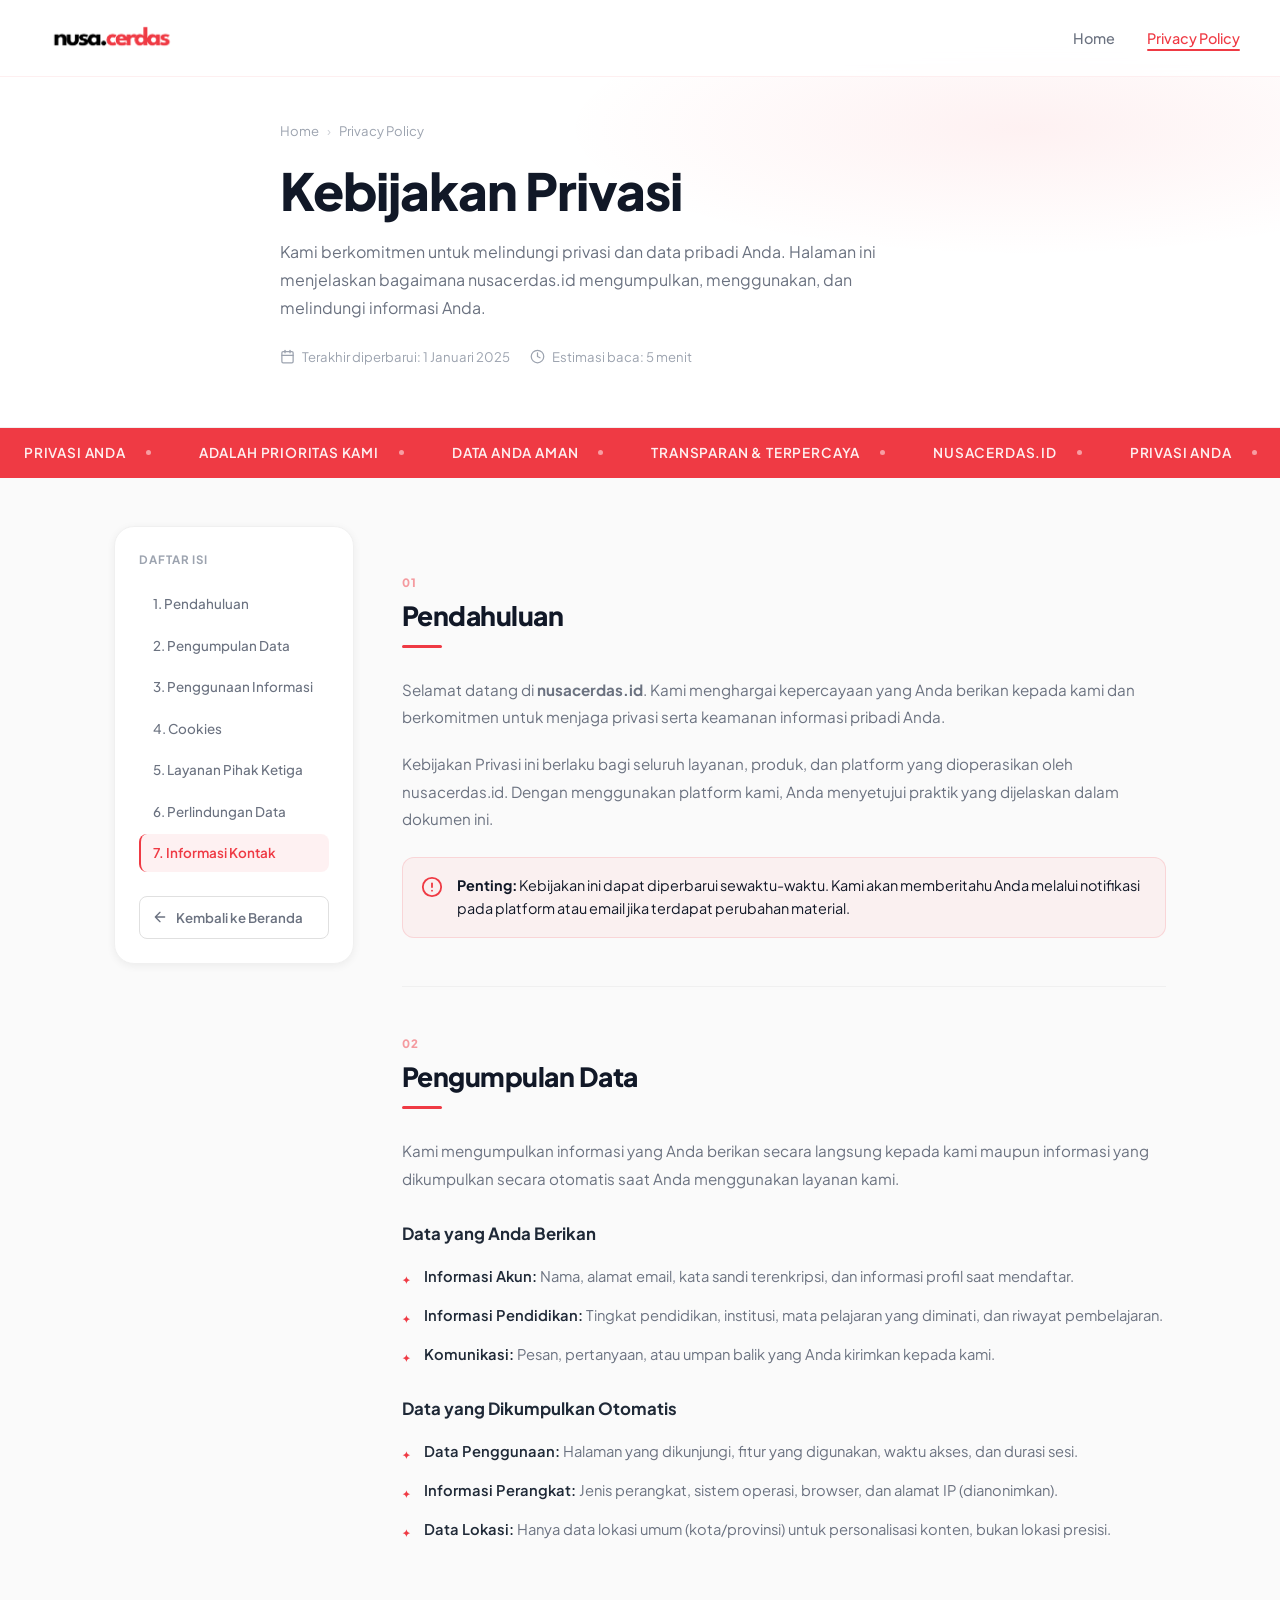
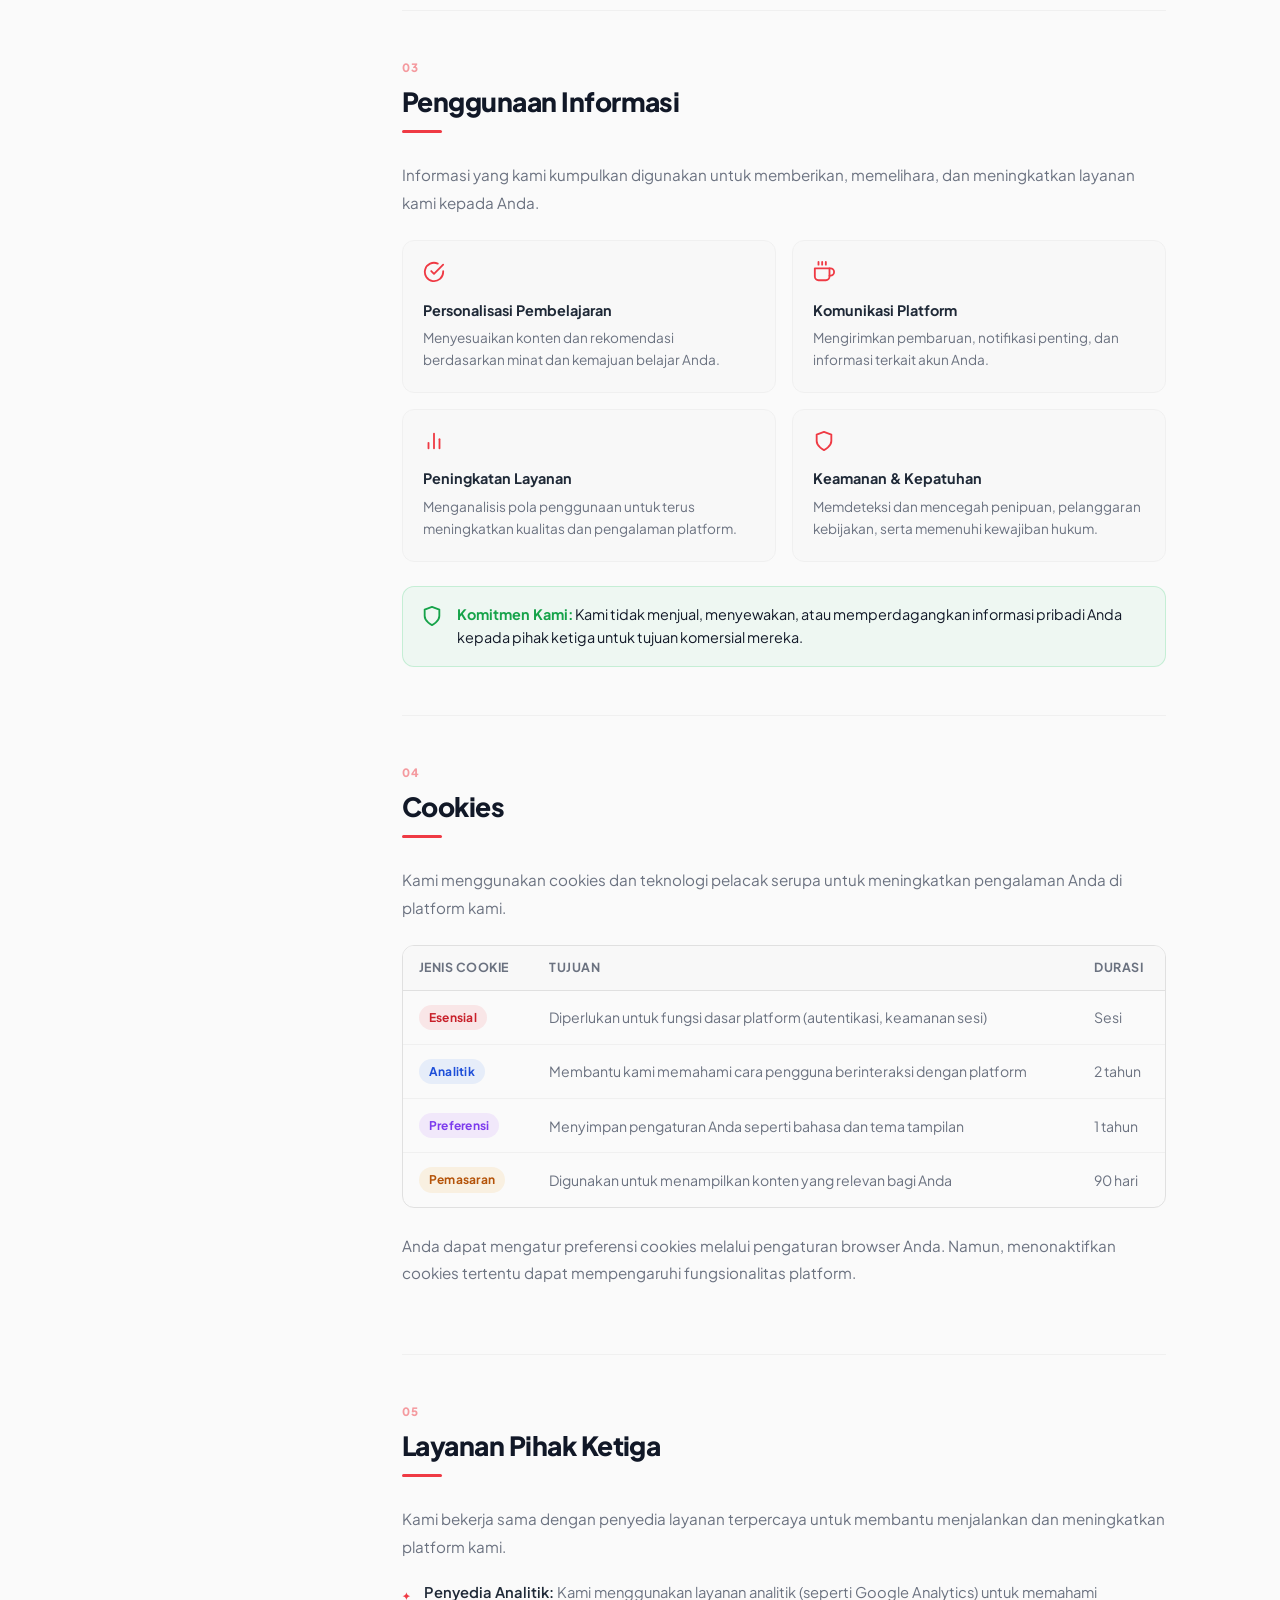
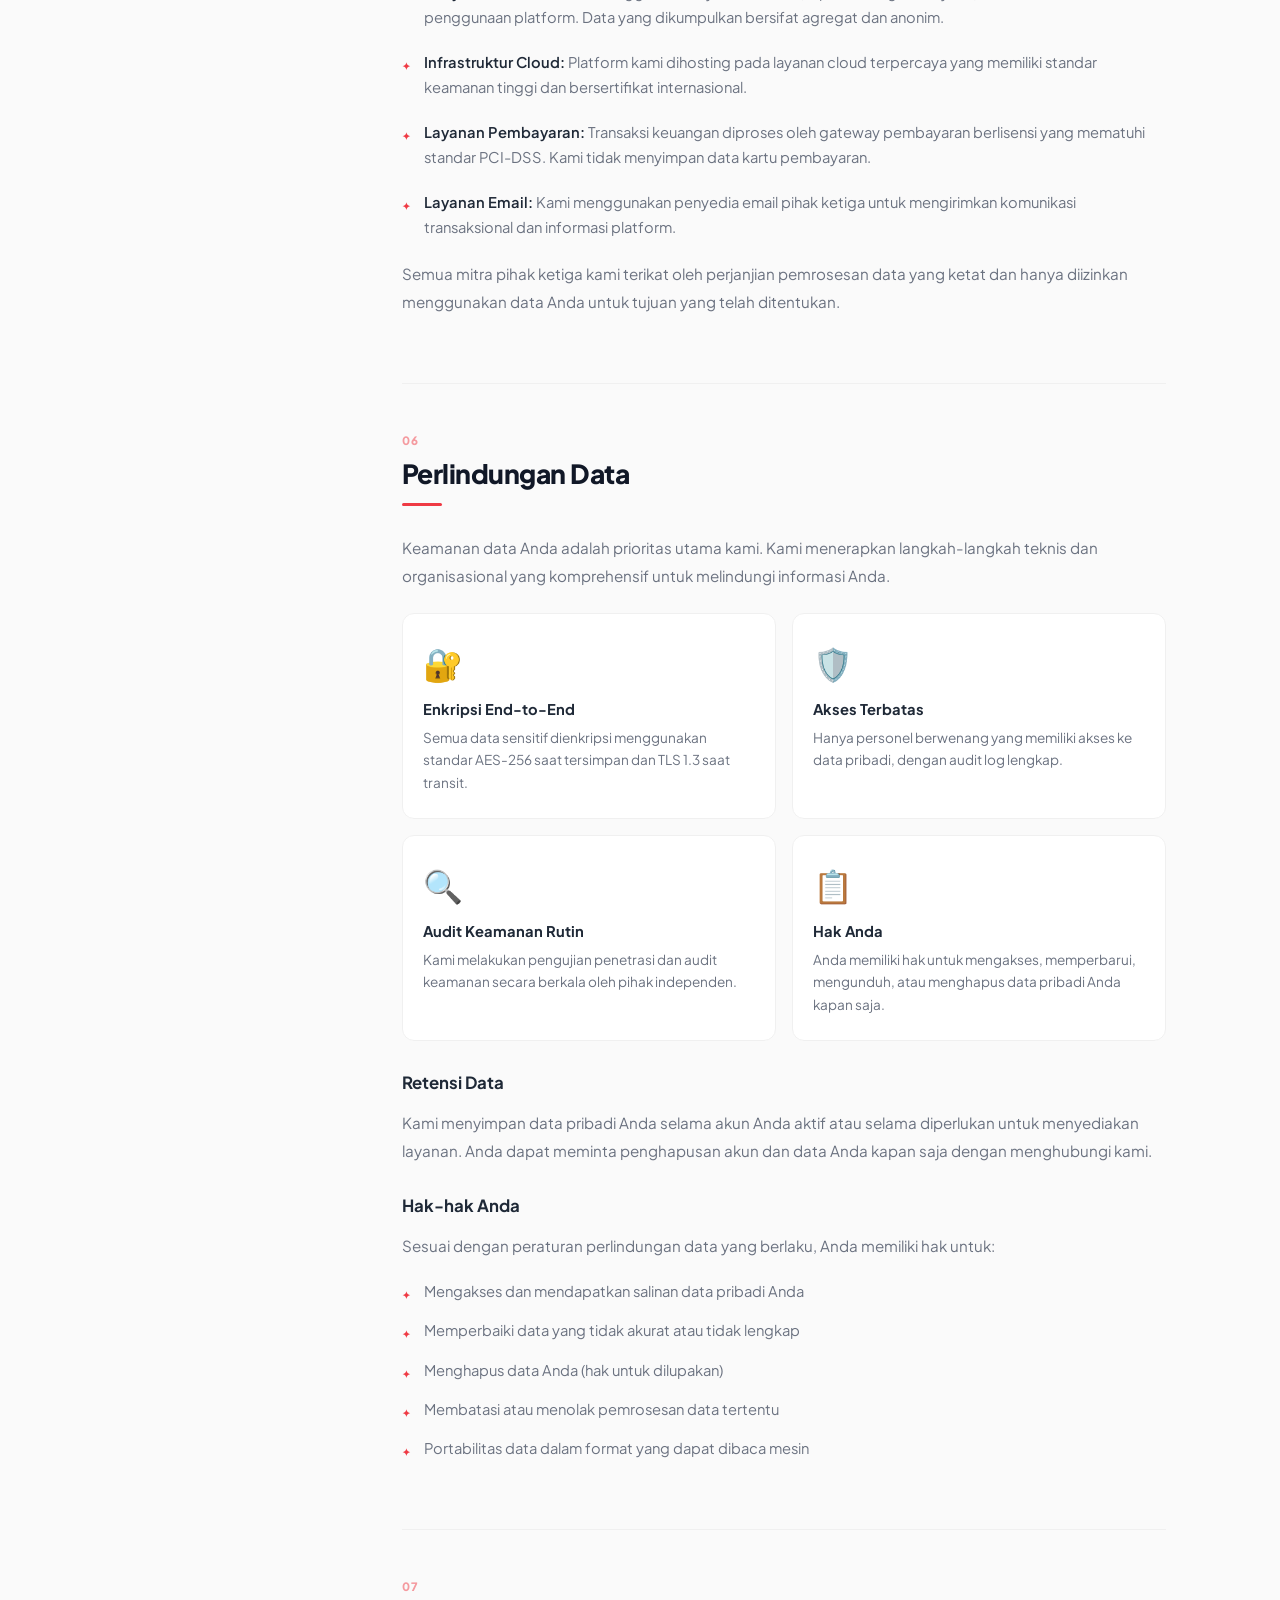
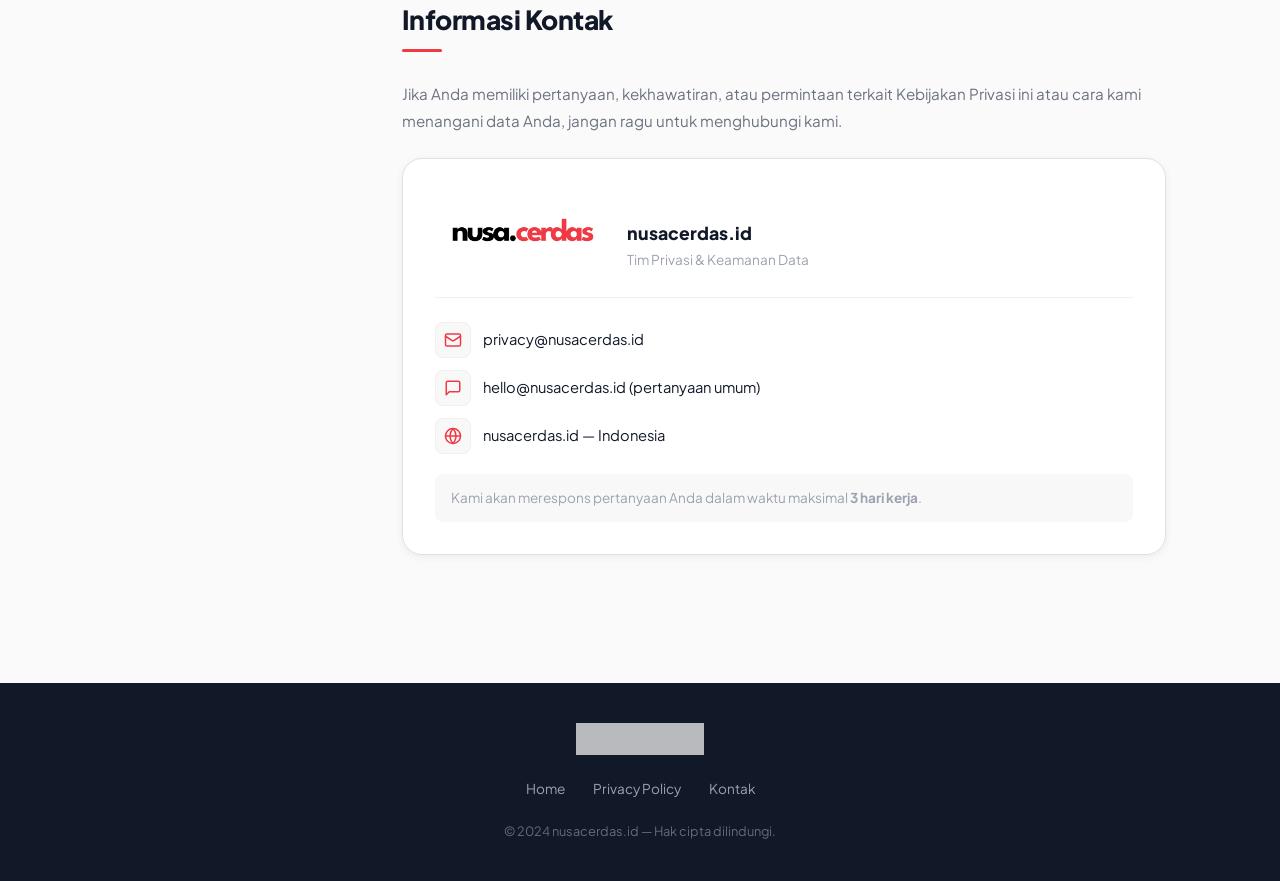
==== privacy-policy.html @ b7a9e56f "initial update" ====
<!DOCTYPE html>
<html lang="id">
<head>
  <meta charset="UTF-8" />
  <meta name="viewport" content="width=device-width, initial-scale=1.0" />
  <title>Privacy Policy — nusacerdas.id</title>
  <meta name="description" content="Kebijakan Privasi nusacerdas.id — bagaimana kami melindungi dan menggunakan data Anda." />
  <link rel="stylesheet" href="styles.css" />
  <link rel="stylesheet" href="privacy-policy.css" />
  <link rel="icon" type="image/png" href="assets/nusacerdas-logo/logo nusa cerdas hitam.png" />
</head>
<body>

  <!-- Navigation -->
  <nav class="nav" id="mainNav">
    <a href="index.html" class="nav-logo">
      <img src="assets/nusacerdas-logo/logo-nusa-cerdas-hitam-merah.png" alt="nusacerdas.id" />
    </a>
    <ul class="nav-links">
      <li><a href="index.html">Home</a></li>
      <li><a href="privacy-policy.html" class="active">Privacy Policy</a></li>
    </ul>
  </nav>

  <!-- Page Hero -->
  <header class="pp-hero">
    <div class="pp-hero-inner">
      <div class="pp-breadcrumb">
        <a href="index.html">Home</a>
        <span class="pp-breadcrumb-sep">›</span>
        <span>Privacy Policy</span>
      </div>
      <h1 class="pp-title">Kebijakan Privasi</h1>
      <p class="pp-subtitle">Kami berkomitmen untuk melindungi privasi dan data pribadi Anda. Halaman ini menjelaskan bagaimana nusacerdas.id mengumpulkan, menggunakan, dan melindungi informasi Anda.</p>
      <div class="pp-meta">
        <span class="pp-meta-item">
          <svg width="15" height="15" viewBox="0 0 24 24" fill="none" stroke="currentColor" stroke-width="2" stroke-linecap="round" stroke-linejoin="round">
            <rect x="3" y="4" width="18" height="18" rx="2" ry="2"/>
            <line x1="16" y1="2" x2="16" y2="6"/>
            <line x1="8" y1="2" x2="8" y2="6"/>
            <line x1="3" y1="10" x2="21" y2="10"/>
          </svg>
          Terakhir diperbarui: 1 Januari 2025
        </span>
        <span class="pp-meta-item">
          <svg width="15" height="15" viewBox="0 0 24 24" fill="none" stroke="currentColor" stroke-width="2" stroke-linecap="round" stroke-linejoin="round">
            <circle cx="12" cy="12" r="10"/>
            <polyline points="12 6 12 12 16 14"/>
          </svg>
          Estimasi baca: 5 menit
        </span>
      </div>
    </div>
  </header>

  <!-- Marquee -->
  <div class="marquee-section" aria-hidden="true">
    <div class="marquee-track">
      <span class="marquee-item">Privasi Anda <span class="marquee-dot"></span></span>
      <span class="marquee-item">Adalah Prioritas Kami <span class="marquee-dot"></span></span>
      <span class="marquee-item">Data Anda Aman <span class="marquee-dot"></span></span>
      <span class="marquee-item">Transparan & Terpercaya <span class="marquee-dot"></span></span>
      <span class="marquee-item">nusacerdas.id <span class="marquee-dot"></span></span>
      <span class="marquee-item">Privasi Anda <span class="marquee-dot"></span></span>
      <span class="marquee-item">Adalah Prioritas Kami <span class="marquee-dot"></span></span>
      <span class="marquee-item">Data Anda Aman <span class="marquee-dot"></span></span>
      <span class="marquee-item">Transparan & Terpercaya <span class="marquee-dot"></span></span>
      <span class="marquee-item">nusacerdas.id <span class="marquee-dot"></span></span>
    </div>
  </div>

  <!-- Main Content -->
  <div class="pp-layout">

    <!-- Sidebar TOC -->
    <aside class="pp-sidebar" id="ppSidebar">
      <div class="toc-wrap">
        <div class="toc-label">Daftar Isi</div>
        <nav class="toc-nav" id="tocNav">
          <a href="#pendahuluan" class="toc-link active">1. Pendahuluan</a>
          <a href="#pengumpulan-data" class="toc-link">2. Pengumpulan Data</a>
          <a href="#penggunaan-informasi" class="toc-link">3. Penggunaan Informasi</a>
          <a href="#cookies" class="toc-link">4. Cookies</a>
          <a href="#layanan-pihak-ketiga" class="toc-link">5. Layanan Pihak Ketiga</a>
          <a href="#perlindungan-data" class="toc-link">6. Perlindungan Data</a>
          <a href="#kontak" class="toc-link">7. Informasi Kontak</a>
        </nav>
        <a href="index.html" class="toc-back-btn">
          <svg width="16" height="16" viewBox="0 0 24 24" fill="none" stroke="currentColor" stroke-width="2" stroke-linecap="round" stroke-linejoin="round">
            <path d="M19 12H5M12 5l-7 7 7 7"/>
          </svg>
          Kembali ke Beranda
        </a>
      </div>
    </aside>

    <!-- Article -->
    <article class="pp-article">

      <!-- Section 1 -->
      <section class="pp-section" id="pendahuluan">
        <div class="section-num">01</div>
        <h2 class="pp-section-title">Pendahuluan</h2>
        <div class="pp-section-content">
          <p>Selamat datang di <strong>nusacerdas.id</strong>. Kami menghargai kepercayaan yang Anda berikan kepada kami dan berkomitmen untuk menjaga privasi serta keamanan informasi pribadi Anda.</p>
          <p>Kebijakan Privasi ini berlaku bagi seluruh layanan, produk, dan platform yang dioperasikan oleh nusacerdas.id. Dengan menggunakan platform kami, Anda menyetujui praktik yang dijelaskan dalam dokumen ini.</p>
          <div class="pp-highlight-box">
            <div class="pp-highlight-icon">
              <svg width="22" height="22" viewBox="0 0 24 24" fill="none" stroke="currentColor" stroke-width="2" stroke-linecap="round" stroke-linejoin="round">
                <circle cx="12" cy="12" r="10"/>
                <line x1="12" y1="8" x2="12" y2="12"/>
                <line x1="12" y1="16" x2="12.01" y2="16"/>
              </svg>
            </div>
            <div>
              <strong>Penting:</strong> Kebijakan ini dapat diperbarui sewaktu-waktu. Kami akan memberitahu Anda melalui notifikasi pada platform atau email jika terdapat perubahan material.
            </div>
          </div>
        </div>
      </section>

      <!-- Section 2 -->
      <section class="pp-section" id="pengumpulan-data">
        <div class="section-num">02</div>
        <h2 class="pp-section-title">Pengumpulan Data</h2>
        <div class="pp-section-content">
          <p>Kami mengumpulkan informasi yang Anda berikan secara langsung kepada kami maupun informasi yang dikumpulkan secara otomatis saat Anda menggunakan layanan kami.</p>

          <h3>Data yang Anda Berikan</h3>
          <ul class="pp-list">
            <li>
              <span class="list-icon">✦</span>
              <div>
                <strong>Informasi Akun:</strong> Nama, alamat email, kata sandi terenkripsi, dan informasi profil saat mendaftar.
              </div>
            </li>
            <li>
              <span class="list-icon">✦</span>
              <div>
                <strong>Informasi Pendidikan:</strong> Tingkat pendidikan, institusi, mata pelajaran yang diminati, dan riwayat pembelajaran.
              </div>
            </li>
            <li>
              <span class="list-icon">✦</span>
              <div>
                <strong>Komunikasi:</strong> Pesan, pertanyaan, atau umpan balik yang Anda kirimkan kepada kami.
              </div>
            </li>
          </ul>

          <h3>Data yang Dikumpulkan Otomatis</h3>
          <ul class="pp-list">
            <li>
              <span class="list-icon">✦</span>
              <div>
                <strong>Data Penggunaan:</strong> Halaman yang dikunjungi, fitur yang digunakan, waktu akses, dan durasi sesi.
              </div>
            </li>
            <li>
              <span class="list-icon">✦</span>
              <div>
                <strong>Informasi Perangkat:</strong> Jenis perangkat, sistem operasi, browser, dan alamat IP (dianonimkan).
              </div>
            </li>
            <li>
              <span class="list-icon">✦</span>
              <div>
                <strong>Data Lokasi:</strong> Hanya data lokasi umum (kota/provinsi) untuk personalisasi konten, bukan lokasi presisi.
              </div>
            </li>
          </ul>
        </div>
      </section>

      <!-- Section 3 -->
      <section class="pp-section" id="penggunaan-informasi">
        <div class="section-num">03</div>
        <h2 class="pp-section-title">Penggunaan Informasi</h2>
        <div class="pp-section-content">
          <p>Informasi yang kami kumpulkan digunakan untuk memberikan, memelihara, dan meningkatkan layanan kami kepada Anda.</p>

          <div class="pp-cards-grid">
            <div class="pp-card">
              <div class="pp-card-icon">
                <svg width="22" height="22" viewBox="0 0 24 24" fill="none" stroke="currentColor" stroke-width="2" stroke-linecap="round" stroke-linejoin="round">
                  <path d="M22 11.08V12a10 10 0 1 1-5.93-9.14"/>
                  <polyline points="22 4 12 14.01 9 11.01"/>
                </svg>
              </div>
              <h4>Personalisasi Pembelajaran</h4>
              <p>Menyesuaikan konten dan rekomendasi berdasarkan minat dan kemajuan belajar Anda.</p>
            </div>
            <div class="pp-card">
              <div class="pp-card-icon">
                <svg width="22" height="22" viewBox="0 0 24 24" fill="none" stroke="currentColor" stroke-width="2" stroke-linecap="round" stroke-linejoin="round">
                  <path d="M18 8h1a4 4 0 0 1 0 8h-1"/>
                  <path d="M2 8h16v9a4 4 0 0 1-4 4H6a4 4 0 0 1-4-4V8z"/>
                  <line x1="6" y1="1" x2="6" y2="4"/>
                  <line x1="10" y1="1" x2="10" y2="4"/>
                  <line x1="14" y1="1" x2="14" y2="4"/>
                </svg>
              </div>
              <h4>Komunikasi Platform</h4>
              <p>Mengirimkan pembaruan, notifikasi penting, dan informasi terkait akun Anda.</p>
            </div>
            <div class="pp-card">
              <div class="pp-card-icon">
                <svg width="22" height="22" viewBox="0 0 24 24" fill="none" stroke="currentColor" stroke-width="2" stroke-linecap="round" stroke-linejoin="round">
                  <line x1="18" y1="20" x2="18" y2="10"/>
                  <line x1="12" y1="20" x2="12" y2="4"/>
                  <line x1="6" y1="20" x2="6" y2="14"/>
                </svg>
              </div>
              <h4>Peningkatan Layanan</h4>
              <p>Menganalisis pola penggunaan untuk terus meningkatkan kualitas dan pengalaman platform.</p>
            </div>
            <div class="pp-card">
              <div class="pp-card-icon">
                <svg width="22" height="22" viewBox="0 0 24 24" fill="none" stroke="currentColor" stroke-width="2" stroke-linecap="round" stroke-linejoin="round">
                  <path d="M12 22s8-4 8-10V5l-8-3-8 3v7c0 6 8 10 8 10z"/>
                </svg>
              </div>
              <h4>Keamanan & Kepatuhan</h4>
              <p>Memdeteksi dan mencegah penipuan, pelanggaran kebijakan, serta memenuhi kewajiban hukum.</p>
            </div>
          </div>

          <div class="pp-highlight-box pp-highlight-green">
            <div class="pp-highlight-icon">
              <svg width="22" height="22" viewBox="0 0 24 24" fill="none" stroke="currentColor" stroke-width="2" stroke-linecap="round" stroke-linejoin="round">
                <path d="M12 22s8-4 8-10V5l-8-3-8 3v7c0 6 8 10 8 10z"/>
              </svg>
            </div>
            <div>
              <strong>Komitmen Kami:</strong> Kami tidak menjual, menyewakan, atau memperdagangkan informasi pribadi Anda kepada pihak ketiga untuk tujuan komersial mereka.
            </div>
          </div>
        </div>
      </section>

      <!-- Section 4 -->
      <section class="pp-section" id="cookies">
        <div class="section-num">04</div>
        <h2 class="pp-section-title">Cookies</h2>
        <div class="pp-section-content">
          <p>Kami menggunakan cookies dan teknologi pelacak serupa untuk meningkatkan pengalaman Anda di platform kami.</p>

          <div class="pp-table-wrap">
            <table class="pp-table">
              <thead>
                <tr>
                  <th>Jenis Cookie</th>
                  <th>Tujuan</th>
                  <th>Durasi</th>
                </tr>
              </thead>
              <tbody>
                <tr>
                  <td><span class="cookie-badge essential">Esensial</span></td>
                  <td>Diperlukan untuk fungsi dasar platform (autentikasi, keamanan sesi)</td>
                  <td>Sesi</td>
                </tr>
                <tr>
                  <td><span class="cookie-badge analytics">Analitik</span></td>
                  <td>Membantu kami memahami cara pengguna berinteraksi dengan platform</td>
                  <td>2 tahun</td>
                </tr>
                <tr>
                  <td><span class="cookie-badge preferences">Preferensi</span></td>
                  <td>Menyimpan pengaturan Anda seperti bahasa dan tema tampilan</td>
                  <td>1 tahun</td>
                </tr>
                <tr>
                  <td><span class="cookie-badge marketing">Pemasaran</span></td>
                  <td>Digunakan untuk menampilkan konten yang relevan bagi Anda</td>
                  <td>90 hari</td>
                </tr>
              </tbody>
            </table>
          </div>

          <p>Anda dapat mengatur preferensi cookies melalui pengaturan browser Anda. Namun, menonaktifkan cookies tertentu dapat mempengaruhi fungsionalitas platform.</p>
        </div>
      </section>

      <!-- Section 5 -->
      <section class="pp-section" id="layanan-pihak-ketiga">
        <div class="section-num">05</div>
        <h2 class="pp-section-title">Layanan Pihak Ketiga</h2>
        <div class="pp-section-content">
          <p>Kami bekerja sama dengan penyedia layanan terpercaya untuk membantu menjalankan dan meningkatkan platform kami.</p>

          <ul class="pp-list pp-list-spaced">
            <li>
              <span class="list-icon">✦</span>
              <div>
                <strong>Penyedia Analitik:</strong> Kami menggunakan layanan analitik (seperti Google Analytics) untuk memahami penggunaan platform. Data yang dikumpulkan bersifat agregat dan anonim.
              </div>
            </li>
            <li>
              <span class="list-icon">✦</span>
              <div>
                <strong>Infrastruktur Cloud:</strong> Platform kami dihosting pada layanan cloud terpercaya yang memiliki standar keamanan tinggi dan bersertifikat internasional.
              </div>
            </li>
            <li>
              <span class="list-icon">✦</span>
              <div>
                <strong>Layanan Pembayaran:</strong> Transaksi keuangan diproses oleh gateway pembayaran berlisensi yang mematuhi standar PCI-DSS. Kami tidak menyimpan data kartu pembayaran.
              </div>
            </li>
            <li>
              <span class="list-icon">✦</span>
              <div>
                <strong>Layanan Email:</strong> Kami menggunakan penyedia email pihak ketiga untuk mengirimkan komunikasi transaksional dan informasi platform.
              </div>
            </li>
          </ul>

          <p>Semua mitra pihak ketiga kami terikat oleh perjanjian pemrosesan data yang ketat dan hanya diizinkan menggunakan data Anda untuk tujuan yang telah ditentukan.</p>
        </div>
      </section>

      <!-- Section 6 -->
      <section class="pp-section" id="perlindungan-data">
        <div class="section-num">06</div>
        <h2 class="pp-section-title">Perlindungan Data</h2>
        <div class="pp-section-content">
          <p>Keamanan data Anda adalah prioritas utama kami. Kami menerapkan langkah-langkah teknis dan organisasional yang komprehensif untuk melindungi informasi Anda.</p>

          <div class="pp-protection-grid">
            <div class="protection-item">
              <div class="protection-icon">🔐</div>
              <h4>Enkripsi End-to-End</h4>
              <p>Semua data sensitif dienkripsi menggunakan standar AES-256 saat tersimpan dan TLS 1.3 saat transit.</p>
            </div>
            <div class="protection-item">
              <div class="protection-icon">🛡️</div>
              <h4>Akses Terbatas</h4>
              <p>Hanya personel berwenang yang memiliki akses ke data pribadi, dengan audit log lengkap.</p>
            </div>
            <div class="protection-item">
              <div class="protection-icon">🔍</div>
              <h4>Audit Keamanan Rutin</h4>
              <p>Kami melakukan pengujian penetrasi dan audit keamanan secara berkala oleh pihak independen.</p>
            </div>
            <div class="protection-item">
              <div class="protection-icon">📋</div>
              <h4>Hak Anda</h4>
              <p>Anda memiliki hak untuk mengakses, memperbarui, mengunduh, atau menghapus data pribadi Anda kapan saja.</p>
            </div>
          </div>

          <h3>Retensi Data</h3>
          <p>Kami menyimpan data pribadi Anda selama akun Anda aktif atau selama diperlukan untuk menyediakan layanan. Anda dapat meminta penghapusan akun dan data Anda kapan saja dengan menghubungi kami.</p>

          <h3>Hak-hak Anda</h3>
          <p>Sesuai dengan peraturan perlindungan data yang berlaku, Anda memiliki hak untuk:</p>
          <ul class="pp-list">
            <li><span class="list-icon">✦</span><div>Mengakses dan mendapatkan salinan data pribadi Anda</div></li>
            <li><span class="list-icon">✦</span><div>Memperbaiki data yang tidak akurat atau tidak lengkap</div></li>
            <li><span class="list-icon">✦</span><div>Menghapus data Anda (hak untuk dilupakan)</div></li>
            <li><span class="list-icon">✦</span><div>Membatasi atau menolak pemrosesan data tertentu</div></li>
            <li><span class="list-icon">✦</span><div>Portabilitas data dalam format yang dapat dibaca mesin</div></li>
          </ul>
        </div>
      </section>

      <!-- Section 7 -->
      <section class="pp-section" id="kontak">
        <div class="section-num">07</div>
        <h2 class="pp-section-title">Informasi Kontak</h2>
        <div class="pp-section-content">
          <p>Jika Anda memiliki pertanyaan, kekhawatiran, atau permintaan terkait Kebijakan Privasi ini atau cara kami menangani data Anda, jangan ragu untuk menghubungi kami.</p>

          <div class="pp-contact-card">
            <div class="pp-contact-header">
              <img src="assets/nusacerdas-logo/logo-nusa-cerdas-hitam-merah.png" alt="nusacerdas.id" class="pp-contact-logo" />
              <div>
                <h3>nusacerdas.id</h3>
                <p>Tim Privasi & Keamanan Data</p>
              </div>
            </div>
            <div class="pp-contact-details">
              <a href="mailto:privacy@nusacerdas.id" class="pp-contact-item">
                <span class="pp-contact-icon">
                  <svg width="18" height="18" viewBox="0 0 24 24" fill="none" stroke="currentColor" stroke-width="2" stroke-linecap="round" stroke-linejoin="round">
                    <rect x="2" y="4" width="20" height="16" rx="2"/>
                    <path d="m22 7-8.97 5.7a1.94 1.94 0 0 1-2.06 0L2 7"/>
                  </svg>
                </span>
                privacy@nusacerdas.id
              </a>
              <a href="mailto:hello@nusacerdas.id" class="pp-contact-item">
                <span class="pp-contact-icon">
                  <svg width="18" height="18" viewBox="0 0 24 24" fill="none" stroke="currentColor" stroke-width="2" stroke-linecap="round" stroke-linejoin="round">
                    <path d="M21 15a2 2 0 0 1-2 2H7l-4 4V5a2 2 0 0 1 2-2h14a2 2 0 0 1 2 2z"/>
                  </svg>
                </span>
                hello@nusacerdas.id (pertanyaan umum)
              </a>
              <span class="pp-contact-item">
                <span class="pp-contact-icon">
                  <svg width="18" height="18" viewBox="0 0 24 24" fill="none" stroke="currentColor" stroke-width="2" stroke-linecap="round" stroke-linejoin="round">
                    <circle cx="12" cy="12" r="10"/>
                    <line x1="2" y1="12" x2="22" y2="12"/>
                    <path d="M12 2a15.3 15.3 0 0 1 4 10 15.3 15.3 0 0 1-4 10 15.3 15.3 0 0 1-4-10 15.3 15.3 0 0 1 4-10z"/>
                  </svg>
                </span>
                nusacerdas.id — Indonesia
              </span>
            </div>
            <p class="pp-contact-note">Kami akan merespons pertanyaan Anda dalam waktu maksimal <strong>3 hari kerja</strong>.</p>
          </div>

        </div>
      </section>

    </article>
  </div>

  <!-- Footer -->
  <footer class="footer">
    <div class="footer-inner">
      <img src="assets/nusacerdas-logo/logo nusa cerdas putih.png" alt="nusacerdas.id" class="footer-logo" />
      <ul class="footer-links">
        <li><a href="index.html">Home</a></li>
        <li><a href="privacy-policy.html">Privacy Policy</a></li>
        <li><a href="mailto:hello@nusacerdas.id">Kontak</a></li>
      </ul>
      <p class="footer-copy">&copy; 2024 nusacerdas.id — Hak cipta dilindungi.</p>
    </div>
  </footer>

  <script src="script.js"></script>
  <script src="privacy-policy.js"></script>
</body>
</html>
---- styles.css ----
/* ===========================
   NUSACERDAS.ID - Global Styles
   =========================== */

@import url('https://fonts.googleapis.com/css2?family=Plus+Jakarta+Sans:ital,wght@0,300;0,400;0,500;0,600;0,700;0,800;1,400&display=swap');

/* ── Reset & Base ── */
*, *::before, *::after {
  box-sizing: border-box;
  margin: 0;
  padding: 0;
}

:root {
  --red:        #ef3a44;
  --red-dark:   #c8202a;
  --red-light:  #ff6b73;
  --red-glow:   rgba(239, 58, 68, 0.15);
  --white:      #ffffff;
  --off-white:  #fafafa;
  --gray-50:    #f8f8f8;
  --gray-100:   #f0f0f0;
  --gray-200:   #e0e0e0;
  --gray-400:   #9ca3af;
  --gray-600:   #6b7280;
  --gray-800:   #1f2937;
  --gray-900:   #111827;
  --font:       'Plus Jakarta Sans', sans-serif;
  --radius:     12px;
  --radius-lg:  20px;
  --shadow-sm:  0 2px 8px rgba(0,0,0,.06);
  --shadow-md:  0 8px 32px rgba(0,0,0,.10);
  --shadow-lg:  0 20px 60px rgba(0,0,0,.12);
  --transition: 0.3s cubic-bezier(0.4, 0, 0.2, 1);
}

html {
  scroll-behavior: smooth;
}

body {
  font-family: var(--font);
  background-color: var(--off-white);
  color: var(--gray-900);
  line-height: 1.6;
  overflow-x: hidden;
  -webkit-font-smoothing: antialiased;
}

/* ── Typography ── */
h1, h2, h3, h4, h5, h6 {
  font-weight: 700;
  line-height: 1.2;
  color: var(--gray-900);
}

a {
  color: var(--red);
  text-decoration: none;
  transition: color var(--transition);
}

a:hover {
  color: var(--red-dark);
}

/* ── Navigation ── */
.nav {
  position: fixed;
  top: 0;
  left: 0;
  right: 0;
  z-index: 100;
  padding: 20px 40px;
  display: flex;
  align-items: center;
  justify-content: space-between;
  background: rgba(255,255,255,0.85);
  backdrop-filter: blur(12px);
  -webkit-backdrop-filter: blur(12px);
  border-bottom: 1px solid rgba(239,58,68,0.08);
  transition: all var(--transition);
}

.nav-logo {
  display: flex;
  align-items: center;
  gap: 10px;
  font-weight: 800;
  font-size: 1.1rem;
  color: var(--gray-900);
  text-decoration: none;
}

.nav-logo img {
  height: 36px;
  width: auto;
}

.nav-links {
  display: flex;
  align-items: center;
  gap: 32px;
  list-style: none;
}

.nav-links a {
  font-size: 0.9rem;
  font-weight: 500;
  color: var(--gray-600);
  text-decoration: none;
  transition: color var(--transition);
  position: relative;
}

.nav-links a::after {
  content: '';
  position: absolute;
  bottom: -4px;
  left: 0;
  width: 0;
  height: 2px;
  background: var(--red);
  border-radius: 2px;
  transition: width var(--transition);
}

.nav-links a:hover,
.nav-links a.active {
  color: var(--red);
}

.nav-links a:hover::after,
.nav-links a.active::after {
  width: 100%;
}

/* ── Marquee ── */
.marquee-section {
  background: var(--red);
  padding: 14px 0;
  overflow: hidden;
  position: relative;
}

.marquee-track {
  display: flex;
  gap: 0;
  width: max-content;
  animation: marquee-scroll 28s linear infinite;
}

.marquee-track:hover {
  animation-play-state: paused;
}

.marquee-item {
  display: inline-flex;
  align-items: center;
  gap: 20px;
  padding: 0 24px;
  font-size: 0.85rem;
  font-weight: 600;
  letter-spacing: 0.06em;
  text-transform: uppercase;
  color: rgba(255,255,255,0.92);
  white-space: nowrap;
}

.marquee-dot {
  width: 5px;
  height: 5px;
  border-radius: 50%;
  background: rgba(255,255,255,0.5);
  flex-shrink: 0;
}

@keyframes marquee-scroll {
  0%   { transform: translateX(0); }
  100% { transform: translateX(-50%); }
}

/* ── Footer ── */
.footer {
  background: var(--gray-900);
  color: var(--gray-400);
  padding: 40px;
  text-align: center;
}

.footer-inner {
  max-width: 960px;
  margin: 0 auto;
  display: flex;
  flex-direction: column;
  align-items: center;
  gap: 20px;
}

.footer-logo {
  height: 32px;
  width: auto;
  filter: brightness(0) invert(1);
  opacity: 0.7;
}

.footer-links {
  display: flex;
  gap: 28px;
  list-style: none;
}

.footer-links a {
  font-size: 0.85rem;
  color: var(--gray-400);
  text-decoration: none;
  transition: color var(--transition);
}

.footer-links a:hover {
  color: var(--white);
}

.footer-copy {
  font-size: 0.8rem;
  opacity: 0.6;
}

/* ── Animations ── */
@keyframes fadeInUp {
  from { opacity: 0; transform: translateY(30px); }
  to   { opacity: 1; transform: translateY(0); }
}

@keyframes fadeIn {
  from { opacity: 0; }
  to   { opacity: 1; }
}

@keyframes float {
  0%, 100% { transform: translateY(0px) rotate(0deg); }
  33%       { transform: translateY(-18px) rotate(2deg); }
  66%       { transform: translateY(-8px) rotate(-1deg); }
}

@keyframes pulse-ring {
  0%   { transform: scale(0.8); opacity: 0.8; }
  100% { transform: scale(1.6); opacity: 0; }
}

@keyframes spin-slow {
  from { transform: rotate(0deg); }
  to   { transform: rotate(360deg); }
}

/* ── Utility ── */
.animate-in {
  animation: fadeInUp 0.7s ease forwards;
}

.sr-only {
  position: absolute;
  width: 1px;
  height: 1px;
  overflow: hidden;
  clip: rect(0,0,0,0);
  white-space: nowrap;
}

/* ── Responsive Nav ── */
@media (max-width: 600px) {
  .nav {
    padding: 16px 20px;
  }

  .nav-links {
    gap: 20px;
  }

  .nav-links a {
    font-size: 0.82rem;
  }

  .footer {
    padding: 32px 20px;
  }

  .footer-links {
    flex-wrap: wrap;
    justify-content: center;
    gap: 16px;
  }
}
---- privacy-policy.css ----
/* ===========================
   privacy-policy.css
   =========================== */

/* ── Page Hero ── */
.pp-hero {
  padding: 120px 24px 60px;
  background:
    radial-gradient(ellipse 60% 50% at 80% 30%, rgba(239,58,68,0.07) 0%, transparent 60%),
    var(--white);
  border-bottom: 1px solid var(--gray-100);
}

.pp-hero-inner {
  max-width: 720px;
  margin: 0 auto;
  animation: fadeInUp 0.6s ease both;
}

.pp-breadcrumb {
  display: flex;
  align-items: center;
  gap: 8px;
  font-size: 0.82rem;
  color: var(--gray-400);
  margin-bottom: 20px;
}

.pp-breadcrumb a {
  color: var(--gray-400);
  text-decoration: none;
  transition: color var(--transition);
}

.pp-breadcrumb a:hover {
  color: var(--red);
}

.pp-breadcrumb-sep {
  opacity: 0.5;
}

.pp-title {
  font-size: clamp(2rem, 5vw, 3.2rem);
  font-weight: 800;
  color: var(--gray-900);
  letter-spacing: -0.02em;
  margin-bottom: 18px;
  line-height: 1.15;
}

.pp-subtitle {
  font-size: 1rem;
  color: var(--gray-600);
  line-height: 1.75;
  max-width: 620px;
  margin-bottom: 24px;
}

.pp-meta {
  display: flex;
  align-items: center;
  gap: 20px;
  flex-wrap: wrap;
}

.pp-meta-item {
  display: flex;
  align-items: center;
  gap: 7px;
  font-size: 0.82rem;
  color: var(--gray-400);
}

/* ── Layout ── */
.pp-layout {
  display: grid;
  grid-template-columns: 240px 1fr;
  max-width: 1100px;
  margin: 0 auto;
  padding: 48px 24px 80px;
  gap: 48px;
  align-items: start;
}

/* ── Sidebar ── */
.pp-sidebar {
  position: sticky;
  top: 88px;
}

.toc-wrap {
  background: var(--white);
  border: 1px solid var(--gray-100);
  border-radius: var(--radius-lg);
  padding: 24px;
  box-shadow: var(--shadow-sm);
}

.toc-label {
  font-size: 0.72rem;
  font-weight: 700;
  color: var(--gray-400);
  letter-spacing: 0.08em;
  text-transform: uppercase;
  margin-bottom: 16px;
}

.toc-nav {
  display: flex;
  flex-direction: column;
  gap: 4px;
  margin-bottom: 24px;
}

.toc-link {
  font-size: 0.84rem;
  color: var(--gray-600);
  text-decoration: none;
  padding: 8px 12px;
  border-radius: 8px;
  font-weight: 500;
  transition: all var(--transition);
  border-left: 2px solid transparent;
}

.toc-link:hover {
  color: var(--red);
  background: rgba(239,58,68,0.05);
}

.toc-link.active {
  color: var(--red);
  background: rgba(239,58,68,0.07);
  border-left-color: var(--red);
  font-weight: 600;
}

.toc-back-btn {
  display: flex;
  align-items: center;
  gap: 8px;
  font-size: 0.83rem;
  font-weight: 600;
  color: var(--gray-600);
  text-decoration: none;
  padding: 10px 12px;
  border-radius: 8px;
  border: 1px solid var(--gray-200);
  transition: all var(--transition);
}

.toc-back-btn:hover {
  color: var(--red);
  border-color: var(--red);
  background: rgba(239,58,68,0.04);
}

/* ── Article ── */
.pp-article {
  min-width: 0;
}

/* ── Section ── */
.pp-section {
  padding: 48px 0;
  border-bottom: 1px solid var(--gray-100);
  position: relative;
  scroll-margin-top: 100px;
}

.pp-section:last-child {
  border-bottom: none;
}

.section-num {
  font-size: 0.72rem;
  font-weight: 800;
  color: var(--red);
  opacity: 0.5;
  letter-spacing: 0.1em;
  margin-bottom: 8px;
}

.pp-section-title {
  font-size: 1.65rem;
  font-weight: 800;
  color: var(--gray-900);
  margin-bottom: 28px;
  letter-spacing: -0.02em;
  position: relative;
  padding-bottom: 16px;
}

.pp-section-title::after {
  content: '';
  position: absolute;
  bottom: 0;
  left: 0;
  width: 40px;
  height: 3px;
  background: var(--red);
  border-radius: 2px;
}

.pp-section-content p {
  font-size: 0.95rem;
  color: var(--gray-600);
  line-height: 1.8;
  margin-bottom: 20px;
}

.pp-section-content h3 {
  font-size: 1.05rem;
  font-weight: 700;
  color: var(--gray-800);
  margin-top: 32px;
  margin-bottom: 16px;
}

/* ── Highlight Box ── */
.pp-highlight-box {
  display: flex;
  gap: 14px;
  align-items: flex-start;
  background: rgba(239,58,68,0.05);
  border: 1px solid rgba(239,58,68,0.15);
  border-radius: var(--radius);
  padding: 16px 18px;
  font-size: 0.9rem;
  color: var(--gray-700);
  line-height: 1.65;
  margin-top: 24px;
}

.pp-highlight-green {
  background: rgba(34, 197, 94, 0.05);
  border-color: rgba(34, 197, 94, 0.2);
}

.pp-highlight-green strong,
.pp-highlight-green .pp-highlight-icon {
  color: #16a34a;
}

.pp-highlight-icon {
  flex-shrink: 0;
  color: var(--red);
  margin-top: 2px;
}

/* ── Lists ── */
.pp-list {
  list-style: none;
  display: flex;
  flex-direction: column;
  gap: 14px;
  margin: 20px 0;
}

.pp-list-spaced {
  gap: 20px;
}

.pp-list li {
  display: flex;
  gap: 14px;
  font-size: 0.92rem;
  color: var(--gray-600);
  line-height: 1.7;
}

.list-icon {
  color: var(--red);
  font-size: 0.65rem;
  font-weight: 900;
  flex-shrink: 0;
  margin-top: 7px;
}

.pp-list strong {
  color: var(--gray-800);
  font-weight: 600;
}

/* ── Cards Grid ── */
.pp-cards-grid {
  display: grid;
  grid-template-columns: repeat(2, 1fr);
  gap: 16px;
  margin: 24px 0;
}

.pp-card {
  background: var(--gray-50);
  border: 1px solid var(--gray-100);
  border-radius: var(--radius);
  padding: 20px;
  transition: all var(--transition);
}

.pp-card:hover {
  border-color: rgba(239,58,68,0.2);
  box-shadow: var(--shadow-sm);
}

.pp-card-icon {
  color: var(--red);
  margin-bottom: 12px;
}

.pp-card h4 {
  font-size: 0.9rem;
  font-weight: 700;
  color: var(--gray-800);
  margin-bottom: 8px;
}

.pp-card p {
  font-size: 0.85rem;
  color: var(--gray-600);
  line-height: 1.65;
  margin: 0 !important;
}

/* ── Table ── */
.pp-table-wrap {
  overflow-x: auto;
  border-radius: var(--radius);
  border: 1px solid var(--gray-200);
  margin: 24px 0;
}

.pp-table {
  width: 100%;
  border-collapse: collapse;
  font-size: 0.88rem;
}

.pp-table th {
  background: var(--gray-50);
  padding: 12px 16px;
  text-align: left;
  font-size: 0.78rem;
  font-weight: 700;
  color: var(--gray-600);
  letter-spacing: 0.04em;
  text-transform: uppercase;
  border-bottom: 1px solid var(--gray-200);
}

.pp-table td {
  padding: 14px 16px;
  color: var(--gray-600);
  border-bottom: 1px solid var(--gray-100);
  vertical-align: middle;
}

.pp-table tr:last-child td {
  border-bottom: none;
}

.pp-table tr:hover td {
  background: var(--gray-50);
}

.cookie-badge {
  display: inline-block;
  padding: 3px 10px;
  border-radius: 100px;
  font-size: 0.75rem;
  font-weight: 700;
  letter-spacing: 0.02em;
}

.cookie-badge.essential   { background: rgba(239,58,68,0.10); color: var(--red-dark); }
.cookie-badge.analytics   { background: rgba(59,130,246,0.10); color: #1d4ed8; }
.cookie-badge.preferences { background: rgba(168,85,247,0.10); color: #7c3aed; }
.cookie-badge.marketing   { background: rgba(245,158,11,0.10); color: #b45309; }

/* ── Protection Grid ── */
.pp-protection-grid {
  display: grid;
  grid-template-columns: repeat(2, 1fr);
  gap: 16px;
  margin: 24px 0;
}

.protection-item {
  background: var(--white);
  border: 1px solid var(--gray-100);
  border-radius: var(--radius);
  padding: 24px 20px;
  transition: all var(--transition);
}

.protection-item:hover {
  border-color: rgba(239,58,68,0.18);
  box-shadow: var(--shadow-sm);
}

.protection-icon {
  font-size: 2rem;
  margin-bottom: 12px;
}

.protection-item h4 {
  font-size: 0.92rem;
  font-weight: 700;
  color: var(--gray-800);
  margin-bottom: 8px;
}

.protection-item p {
  font-size: 0.85rem !important;
  line-height: 1.65 !important;
  margin: 0 !important;
}

/* ── Contact Card ── */
.pp-contact-card {
  background: var(--white);
  border: 1px solid var(--gray-200);
  border-radius: var(--radius-lg);
  padding: 32px;
  box-shadow: var(--shadow-sm);
  margin-top: 24px;
}

.pp-contact-header {
  display: flex;
  align-items: center;
  gap: 16px;
  padding-bottom: 24px;
  border-bottom: 1px solid var(--gray-100);
  margin-bottom: 24px;
}

.pp-contact-logo {
  height: 44px;
  width: auto;
}

.pp-contact-header h3 {
  font-size: 1.1rem;
  font-weight: 800;
  color: var(--gray-900);
  margin-bottom: 4px;
}

.pp-contact-header p {
  font-size: 0.85rem;
  color: var(--gray-400);
  margin: 0 !important;
}

.pp-contact-details {
  display: flex;
  flex-direction: column;
  gap: 12px;
  margin-bottom: 20px;
}

.pp-contact-item {
  display: flex;
  align-items: center;
  gap: 12px;
  font-size: 0.92rem;
  color: var(--gray-700);
  text-decoration: none;
  transition: color var(--transition);
}

a.pp-contact-item:hover {
  color: var(--red);
}

.pp-contact-icon {
  width: 36px;
  height: 36px;
  display: flex;
  align-items: center;
  justify-content: center;
  background: var(--gray-50);
  border: 1px solid var(--gray-100);
  border-radius: 8px;
  color: var(--red);
  flex-shrink: 0;
}

.pp-contact-note {
  font-size: 0.85rem !important;
  color: var(--gray-400) !important;
  padding: 12px 16px;
  background: var(--gray-50);
  border-radius: 8px;
  margin: 0 !important;
}

/* ── Responsive ── */
@media (max-width: 900px) {
  .pp-layout {
    grid-template-columns: 1fr;
    padding: 32px 20px 60px;
    gap: 0;
  }

  .pp-sidebar {
    position: static;
    margin-bottom: 32px;
  }

  .toc-wrap {
    display: flex;
    flex-wrap: wrap;
    gap: 12px;
    align-items: center;
  }

  .toc-label {
    width: 100%;
    margin-bottom: 0;
  }

  .toc-nav {
    flex-direction: row;
    flex-wrap: wrap;
    gap: 6px;
    margin-bottom: 0;
    flex: 1;
  }

  .toc-link {
    font-size: 0.78rem;
    padding: 6px 10px;
    border-left: none;
    border: 1px solid transparent;
    border-radius: 100px;
  }

  .toc-link.active {
    border-color: rgba(239,58,68,0.2);
    border-left-color: rgba(239,58,68,0.2);
  }
}

@media (max-width: 600px) {
  .pp-hero {
    padding: 100px 20px 40px;
  }

  .pp-cards-grid,
  .pp-protection-grid {
    grid-template-columns: 1fr;
  }

  .pp-contact-header {
    flex-direction: column;
    align-items: flex-start;
  }
}
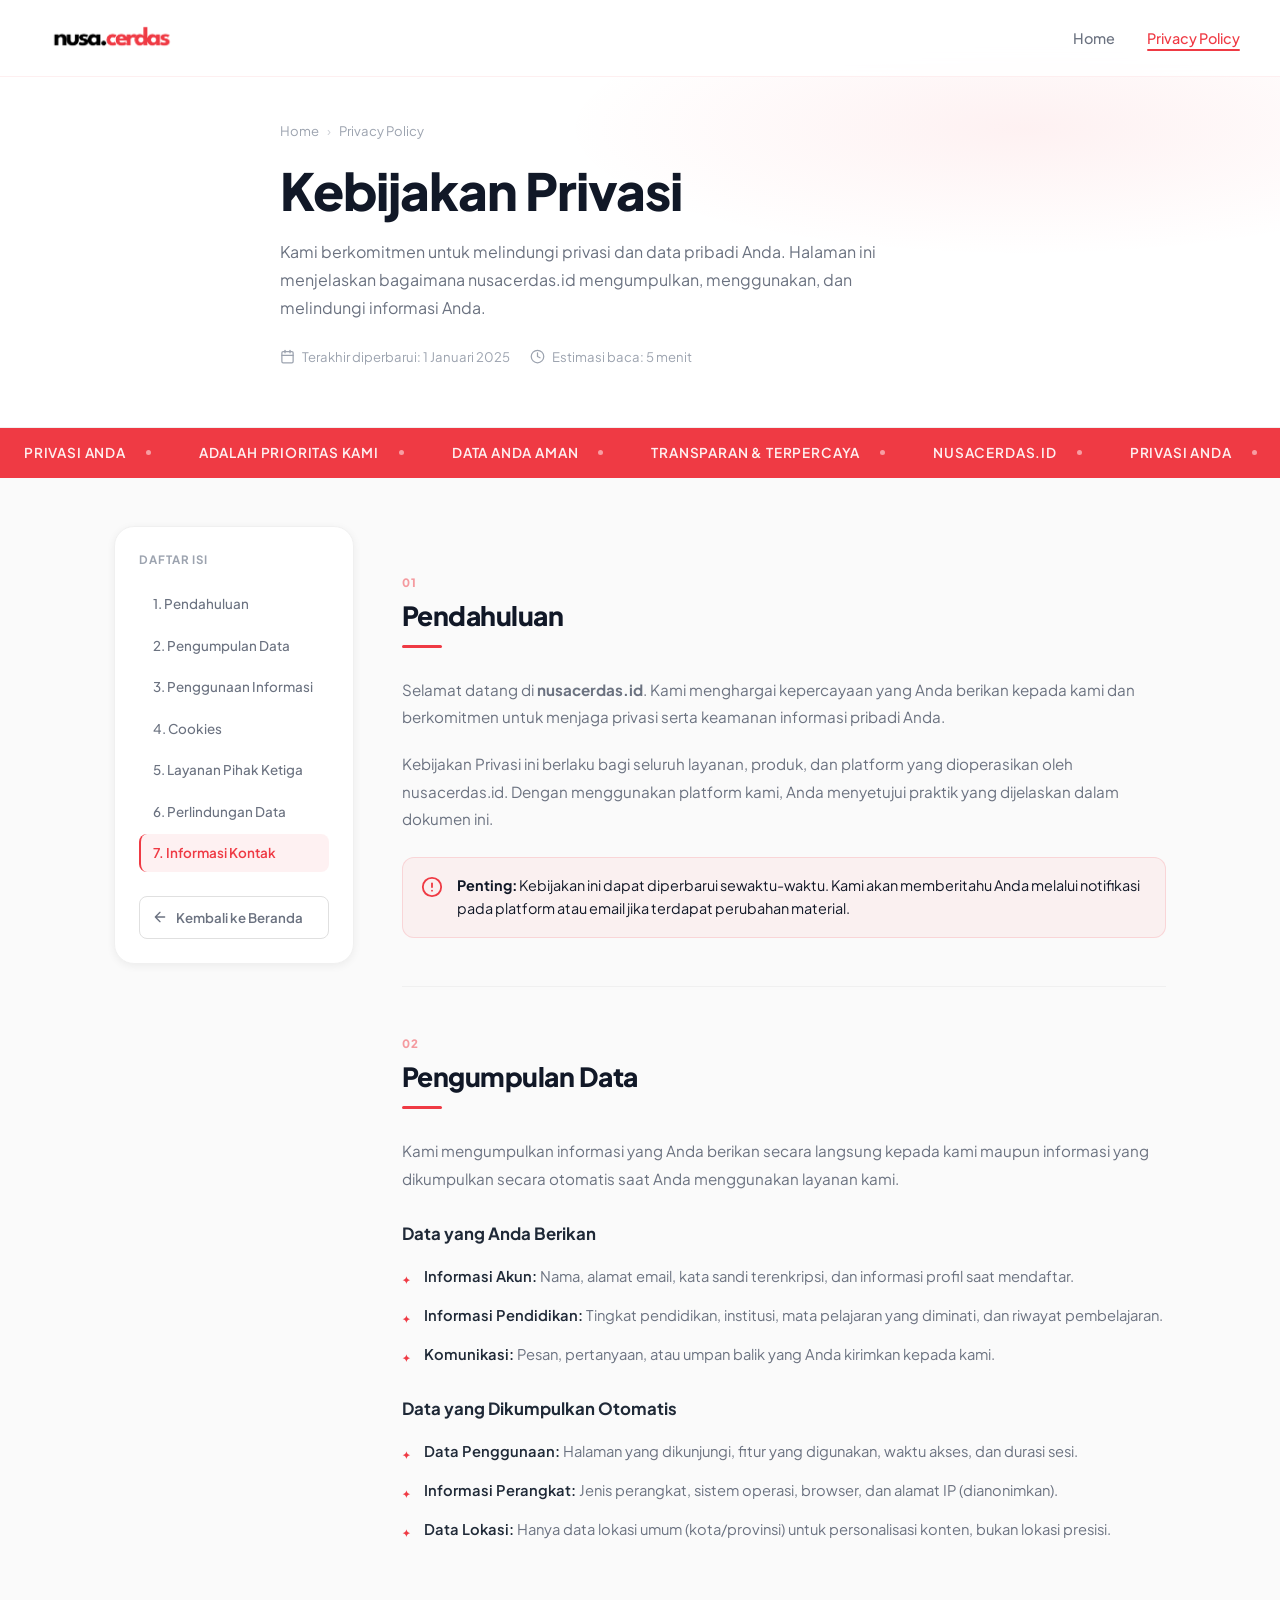
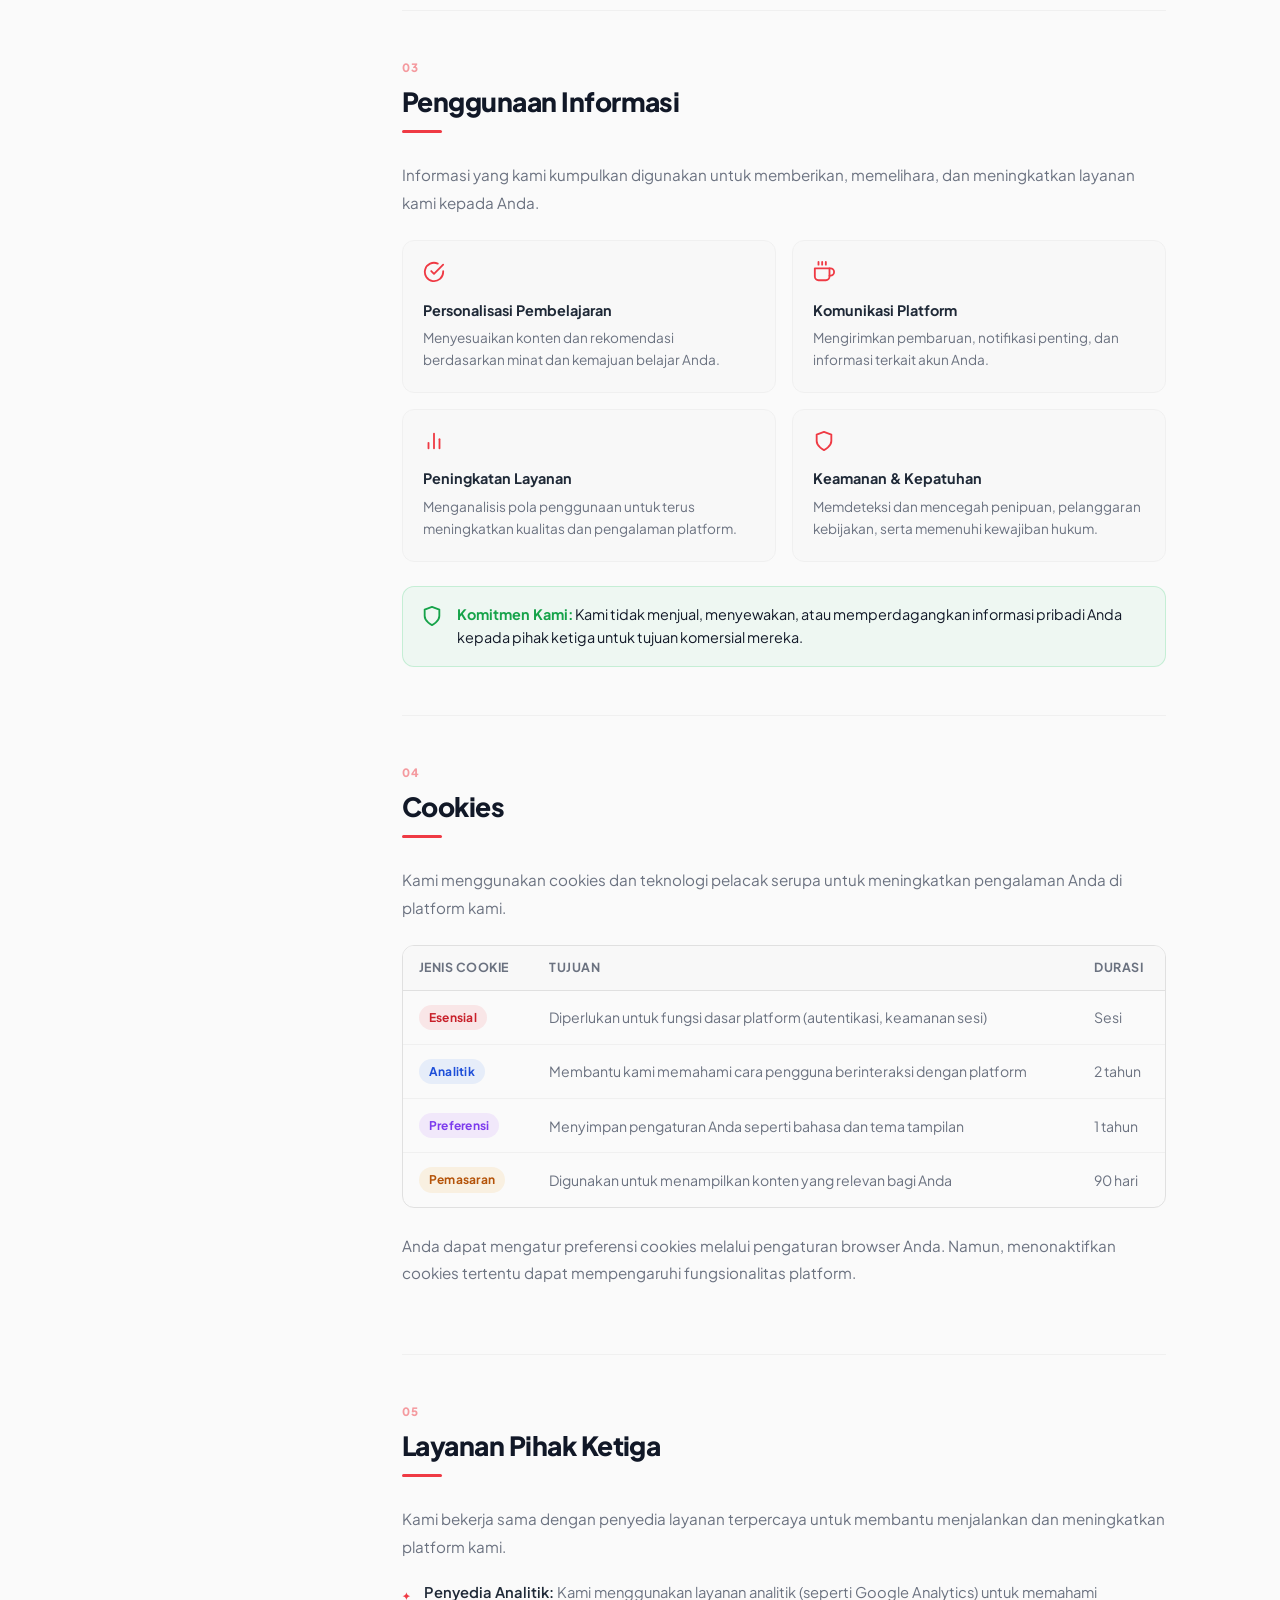
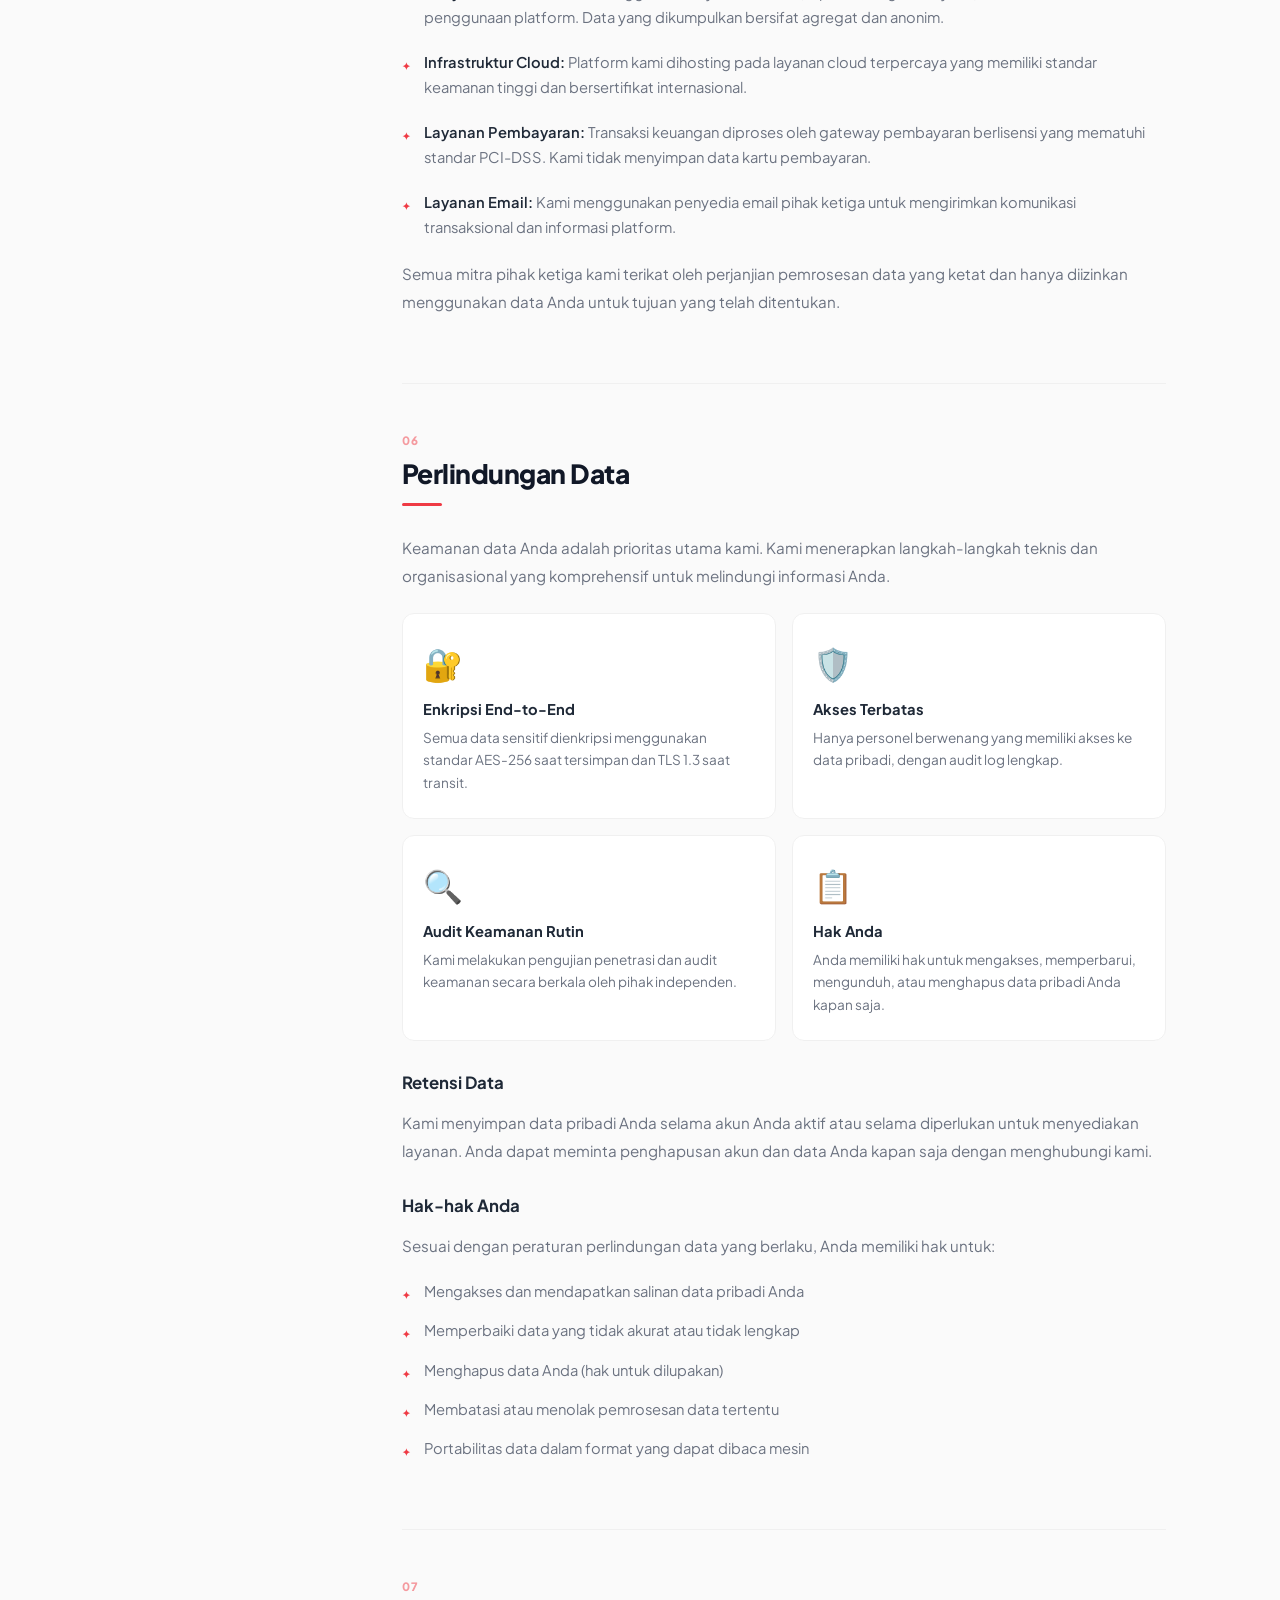
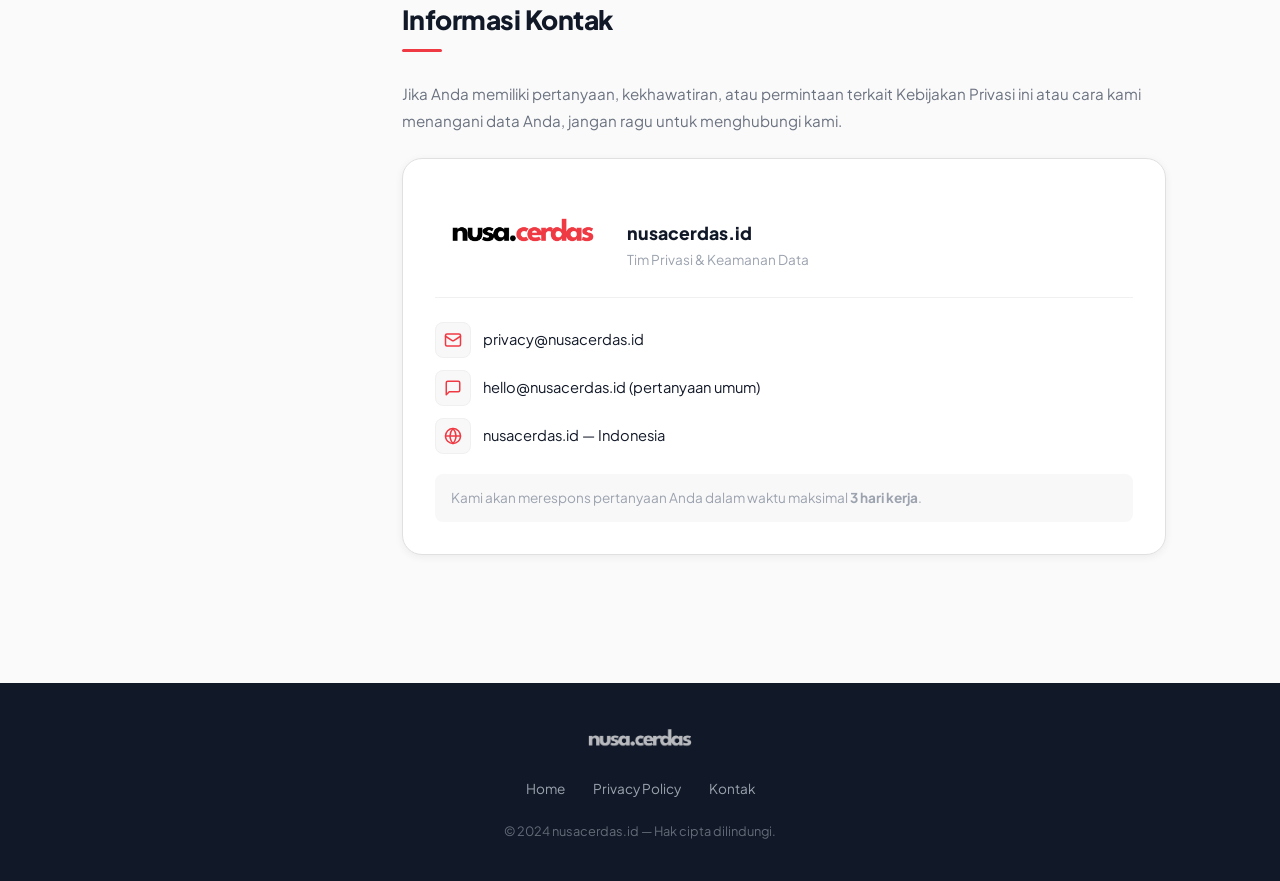
==== commit 28aac175: "update footer" ====
--- a/privacy-policy.html
+++ b/privacy-policy.html
@@ -422,7 +422,7 @@
   <!-- Footer -->
   <footer class="footer">
     <div class="footer-inner">
-      <img src="assets/nusacerdas-logo/logo nusa cerdas putih.png" alt="nusacerdas.id" class="footer-logo" />
+      <img src="assets/nusacerdas-logo/logo-nusa-cerdas-putih-merah.png" alt="nusacerdas.id" class="footer-logo" />
       <ul class="footer-links">
         <li><a href="index.html">Home</a></li>
         <li><a href="privacy-policy.html">Privacy Policy</a></li>
